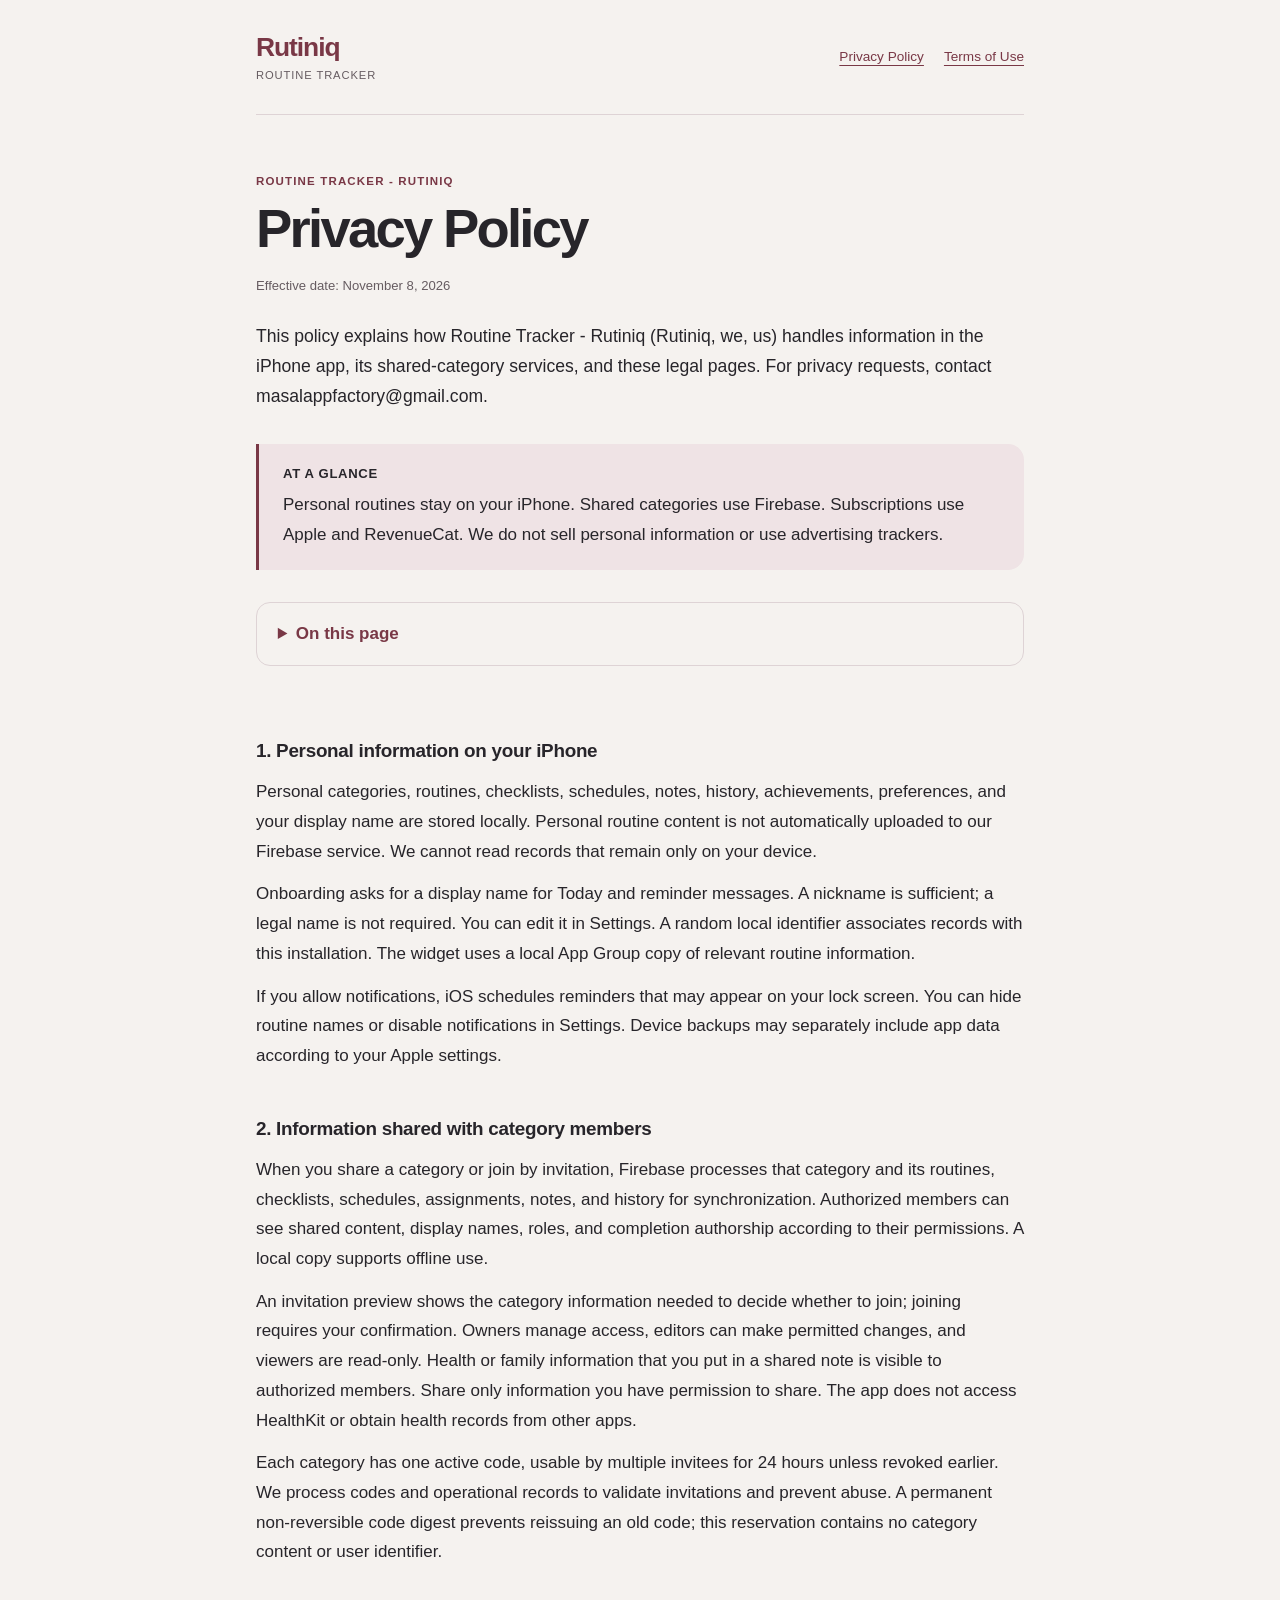
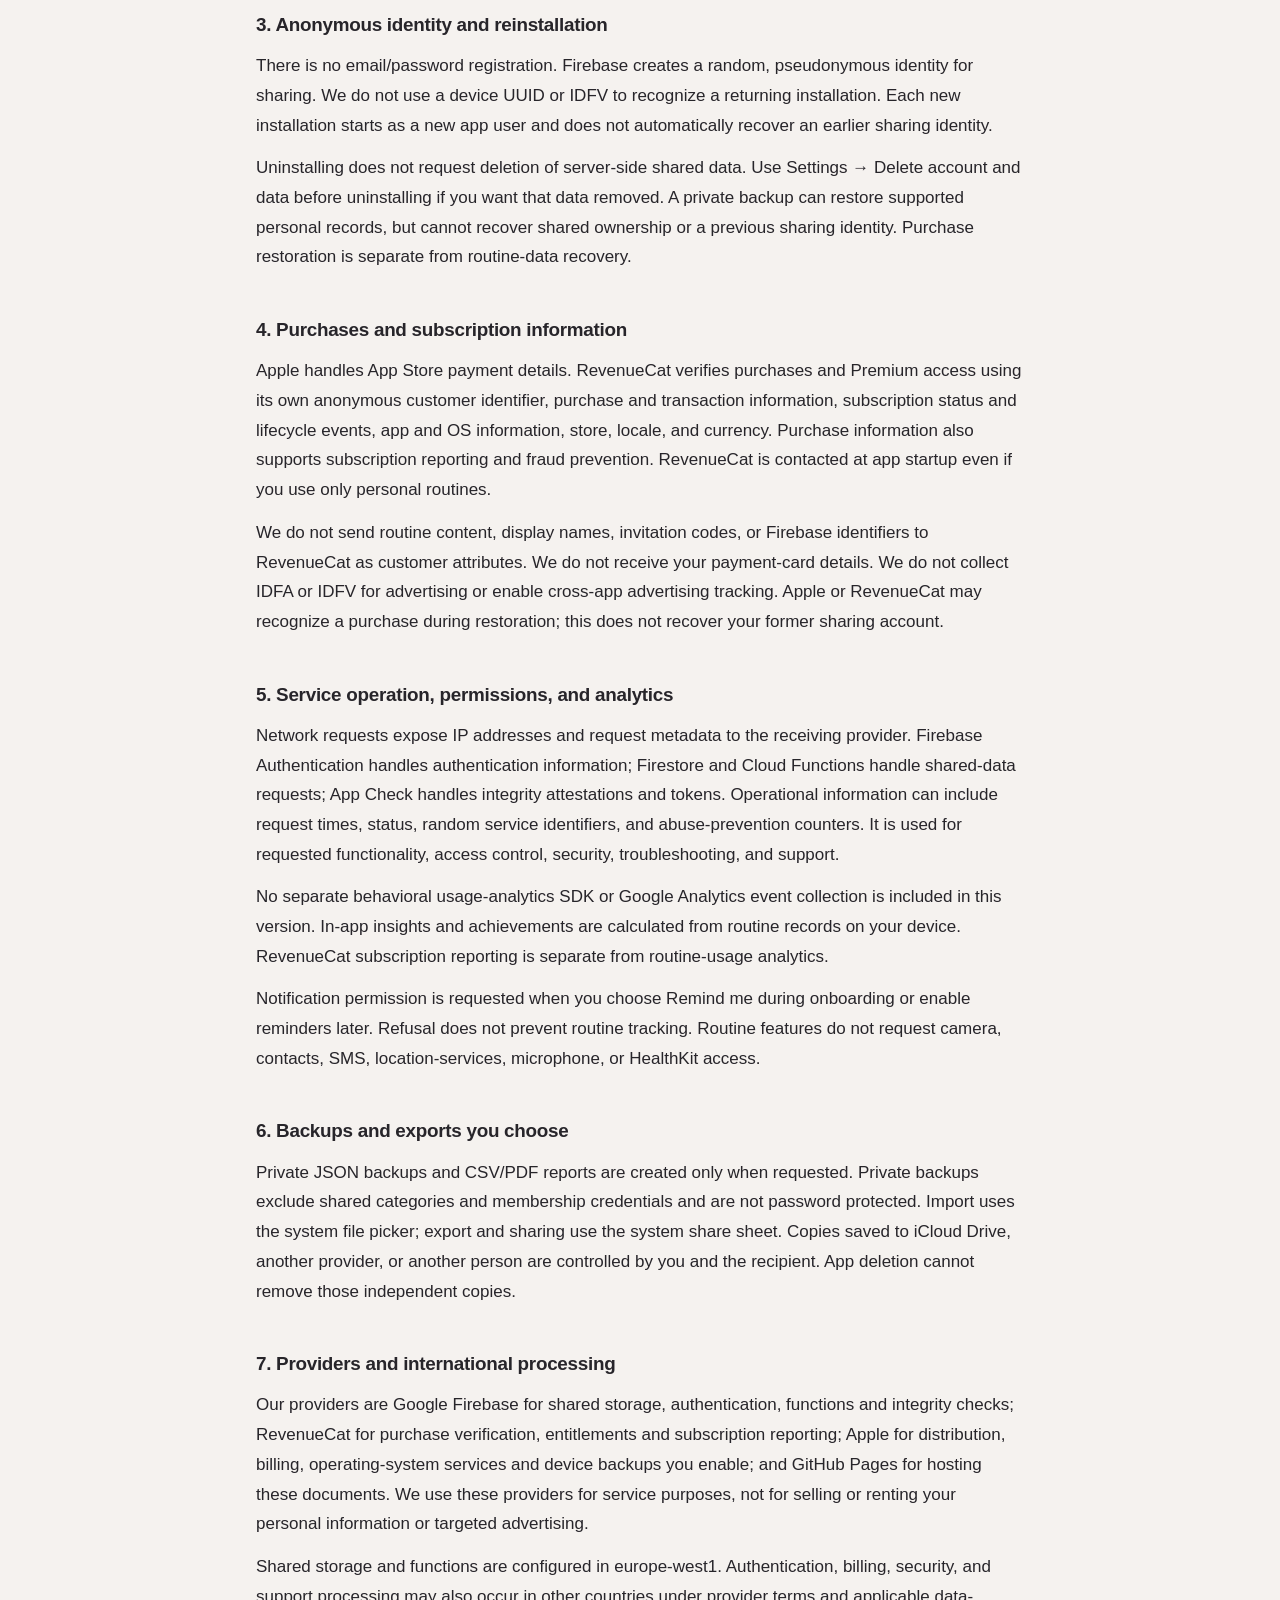
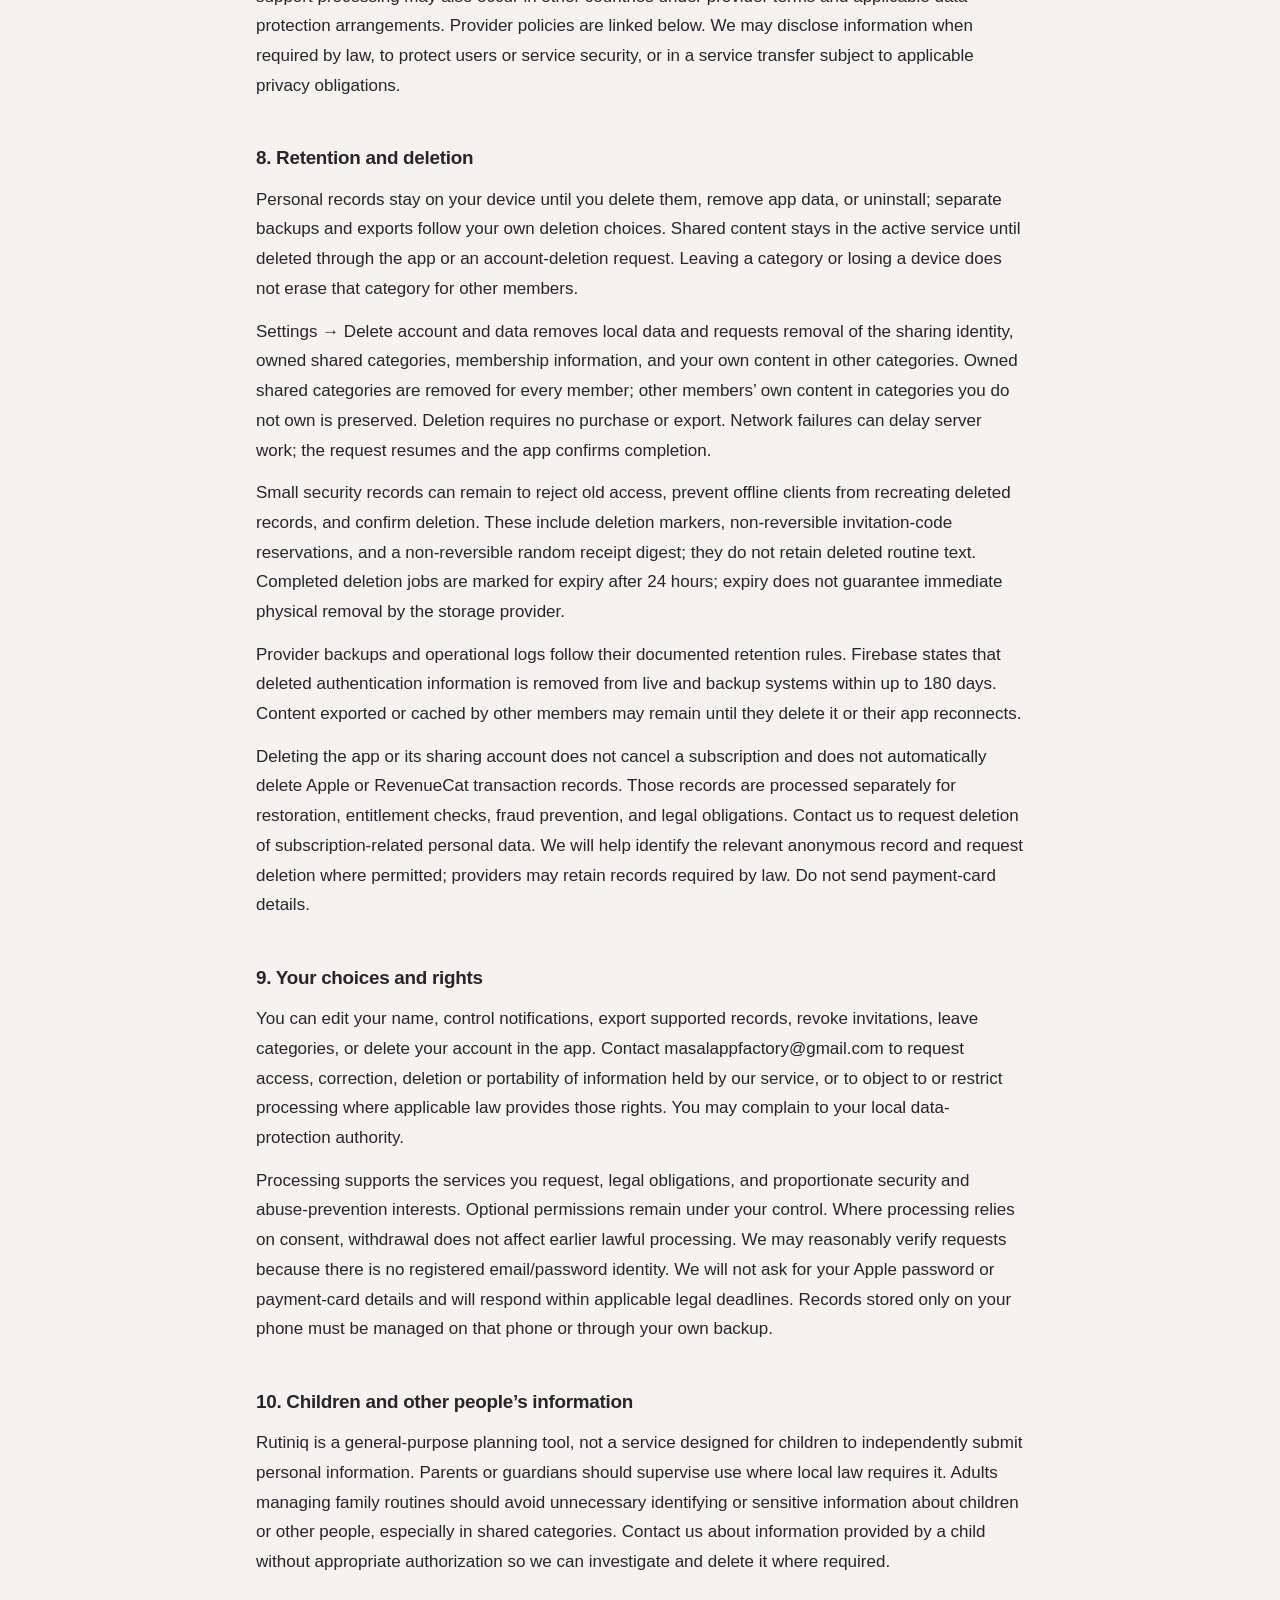
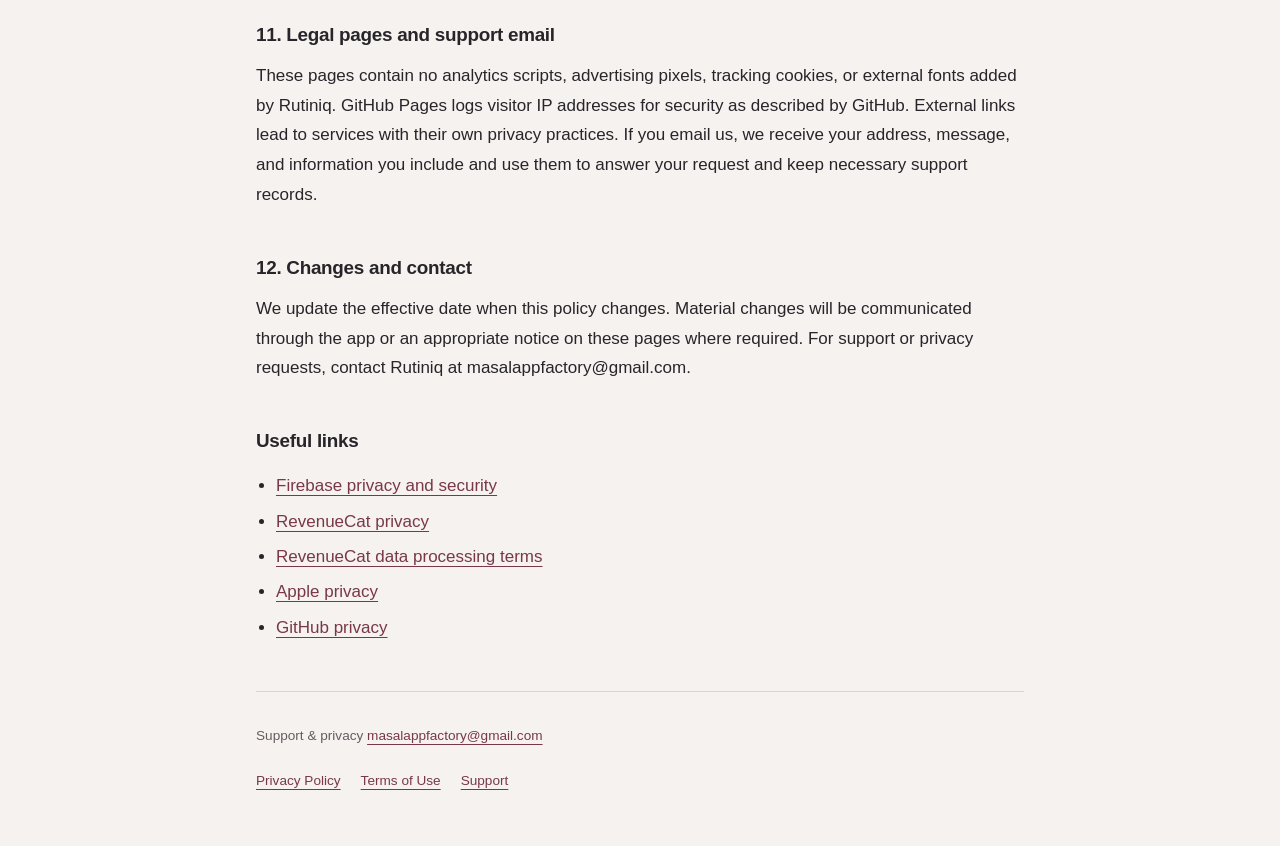
==== privacy-policy.html @ 25b2b16c "Publish complete Rutiniq legal documents and support pages" ====
<!doctype html>
<html lang="en">
<head>
<meta charset="utf-8">
<meta name="viewport" content="width=device-width,initial-scale=1">
<meta name="color-scheme" content="light dark">
<meta name="description" content="This policy explains how Routine Tracker - Rutiniq (Rutiniq, we, us) handles information in the iPhone app, its shared-category services, and these legal pages. For privacy requests, contact masalappfactory@gmail.com.">
<meta name="referrer" content="no-referrer">
<title>Privacy Policy — Routine Tracker - Rutiniq</title>
<link rel="stylesheet" href="style.css">
</head>
<body>
<a class="skip" href="#main">Skip to content</a>
<header><a class="brand" href="index.html">Rutiniq<span>Routine Tracker</span></a><nav aria-label="Legal documents"><a href="privacy-policy.html">Privacy Policy</a><a href="terms-of-use.html">Terms of Use</a></nav></header>
<main id="main"><p class="eyebrow">Routine Tracker - Rutiniq</p><h1>Privacy Policy</h1><p class="date">Effective date: <time datetime="2026-11-08">November 8, 2026</time></p><p class="intro">This policy explains how Routine Tracker - Rutiniq (Rutiniq, we, us) handles information in the iPhone app, its shared-category services, and these legal pages. For privacy requests, contact masalappfactory@gmail.com.</p><aside class="summary"><h2>At a glance</h2><p>Personal routines stay on your iPhone. Shared categories use Firebase. Subscriptions use Apple and RevenueCat. We do not sell personal information or use advertising trackers.</p></aside><details class="contents"><summary>On this page</summary><ol><li><a href="#local-data">1. Personal information on your iPhone</a></li><li><a href="#sharing">2. Information shared with category members</a></li><li><a href="#identity">3. Anonymous identity and reinstallation</a></li><li><a href="#purchases">4. Purchases and subscription information</a></li><li><a href="#operations">5. Service operation, permissions, and analytics</a></li><li><a href="#exports">6. Backups and exports you choose</a></li><li><a href="#providers">7. Providers and international processing</a></li><li><a href="#retention">8. Retention and deletion</a></li><li><a href="#rights">9. Your choices and rights</a></li><li><a href="#children">10. Children and other people’s information</a></li><li><a href="#website">11. Legal pages and support email</a></li><li><a href="#changes">12. Changes and contact</a></li></ol></details><section id="local-data"><h2>1. Personal information on your iPhone</h2><p>Personal categories, routines, checklists, schedules, notes, history, achievements, preferences, and your display name are stored locally. Personal routine content is not automatically uploaded to our Firebase service. We cannot read records that remain only on your device.</p><p>Onboarding asks for a display name for Today and reminder messages. A nickname is sufficient; a legal name is not required. You can edit it in Settings. A random local identifier associates records with this installation. The widget uses a local App Group copy of relevant routine information.</p><p>If you allow notifications, iOS schedules reminders that may appear on your lock screen. You can hide routine names or disable notifications in Settings. Device backups may separately include app data according to your Apple settings.</p></section><section id="sharing"><h2>2. Information shared with category members</h2><p>When you share a category or join by invitation, Firebase processes that category and its routines, checklists, schedules, assignments, notes, and history for synchronization. Authorized members can see shared content, display names, roles, and completion authorship according to their permissions. A local copy supports offline use.</p><p>An invitation preview shows the category information needed to decide whether to join; joining requires your confirmation. Owners manage access, editors can make permitted changes, and viewers are read-only. Health or family information that you put in a shared note is visible to authorized members. Share only information you have permission to share. The app does not access HealthKit or obtain health records from other apps.</p><p>Each category has one active code, usable by multiple invitees for 24 hours unless revoked earlier. We process codes and operational records to validate invitations and prevent abuse. A permanent non-reversible code digest prevents reissuing an old code; this reservation contains no category content or user identifier.</p></section><section id="identity"><h2>3. Anonymous identity and reinstallation</h2><p>There is no email/password registration. Firebase creates a random, pseudonymous identity for sharing. We do not use a device UUID or IDFV to recognize a returning installation. Each new installation starts as a new app user and does not automatically recover an earlier sharing identity.</p><p>Uninstalling does not request deletion of server-side shared data. Use Settings → Delete account and data before uninstalling if you want that data removed. A private backup can restore supported personal records, but cannot recover shared ownership or a previous sharing identity. Purchase restoration is separate from routine-data recovery.</p></section><section id="purchases"><h2>4. Purchases and subscription information</h2><p>Apple handles App Store payment details. RevenueCat verifies purchases and Premium access using its own anonymous customer identifier, purchase and transaction information, subscription status and lifecycle events, app and OS information, store, locale, and currency. Purchase information also supports subscription reporting and fraud prevention. RevenueCat is contacted at app startup even if you use only personal routines.</p><p>We do not send routine content, display names, invitation codes, or Firebase identifiers to RevenueCat as customer attributes. We do not receive your payment-card details. We do not collect IDFA or IDFV for advertising or enable cross-app advertising tracking. Apple or RevenueCat may recognize a purchase during restoration; this does not recover your former sharing account.</p></section><section id="operations"><h2>5. Service operation, permissions, and analytics</h2><p>Network requests expose IP addresses and request metadata to the receiving provider. Firebase Authentication handles authentication information; Firestore and Cloud Functions handle shared-data requests; App Check handles integrity attestations and tokens. Operational information can include request times, status, random service identifiers, and abuse-prevention counters. It is used for requested functionality, access control, security, troubleshooting, and support.</p><p>No separate behavioral usage-analytics SDK or Google Analytics event collection is included in this version. In-app insights and achievements are calculated from routine records on your device. RevenueCat subscription reporting is separate from routine-usage analytics.</p><p>Notification permission is requested when you choose Remind me during onboarding or enable reminders later. Refusal does not prevent routine tracking. Routine features do not request camera, contacts, SMS, location-services, microphone, or HealthKit access.</p></section><section id="exports"><h2>6. Backups and exports you choose</h2><p>Private JSON backups and CSV/PDF reports are created only when requested. Private backups exclude shared categories and membership credentials and are not password protected. Import uses the system file picker; export and sharing use the system share sheet. Copies saved to iCloud Drive, another provider, or another person are controlled by you and the recipient. App deletion cannot remove those independent copies.</p></section><section id="providers"><h2>7. Providers and international processing</h2><p>Our providers are Google Firebase for shared storage, authentication, functions and integrity checks; RevenueCat for purchase verification, entitlements and subscription reporting; Apple for distribution, billing, operating-system services and device backups you enable; and GitHub Pages for hosting these documents. We use these providers for service purposes, not for selling or renting your personal information or targeted advertising.</p><p>Shared storage and functions are configured in europe-west1. Authentication, billing, security, and support processing may also occur in other countries under provider terms and applicable data-protection arrangements. Provider policies are linked below. We may disclose information when required by law, to protect users or service security, or in a service transfer subject to applicable privacy obligations.</p></section><section id="retention"><h2>8. Retention and deletion</h2><p>Personal records stay on your device until you delete them, remove app data, or uninstall; separate backups and exports follow your own deletion choices. Shared content stays in the active service until deleted through the app or an account-deletion request. Leaving a category or losing a device does not erase that category for other members.</p><p>Settings → Delete account and data removes local data and requests removal of the sharing identity, owned shared categories, membership information, and your own content in other categories. Owned shared categories are removed for every member; other members’ own content in categories you do not own is preserved. Deletion requires no purchase or export. Network failures can delay server work; the request resumes and the app confirms completion.</p><p>Small security records can remain to reject old access, prevent offline clients from recreating deleted records, and confirm deletion. These include deletion markers, non-reversible invitation-code reservations, and a non-reversible random receipt digest; they do not retain deleted routine text. Completed deletion jobs are marked for expiry after 24 hours; expiry does not guarantee immediate physical removal by the storage provider.</p><p>Provider backups and operational logs follow their documented retention rules. Firebase states that deleted authentication information is removed from live and backup systems within up to 180 days. Content exported or cached by other members may remain until they delete it or their app reconnects.</p><p>Deleting the app or its sharing account does not cancel a subscription and does not automatically delete Apple or RevenueCat transaction records. Those records are processed separately for restoration, entitlement checks, fraud prevention, and legal obligations. Contact us to request deletion of subscription-related personal data. We will help identify the relevant anonymous record and request deletion where permitted; providers may retain records required by law. Do not send payment-card details.</p></section><section id="rights"><h2>9. Your choices and rights</h2><p>You can edit your name, control notifications, export supported records, revoke invitations, leave categories, or delete your account in the app. Contact masalappfactory@gmail.com to request access, correction, deletion or portability of information held by our service, or to object to or restrict processing where applicable law provides those rights. You may complain to your local data-protection authority.</p><p>Processing supports the services you request, legal obligations, and proportionate security and abuse-prevention interests. Optional permissions remain under your control. Where processing relies on consent, withdrawal does not affect earlier lawful processing. We may reasonably verify requests because there is no registered email/password identity. We will not ask for your Apple password or payment-card details and will respond within applicable legal deadlines. Records stored only on your phone must be managed on that phone or through your own backup.</p></section><section id="children"><h2>10. Children and other people’s information</h2><p>Rutiniq is a general-purpose planning tool, not a service designed for children to independently submit personal information. Parents or guardians should supervise use where local law requires it. Adults managing family routines should avoid unnecessary identifying or sensitive information about children or other people, especially in shared categories. Contact us about information provided by a child without appropriate authorization so we can investigate and delete it where required.</p></section><section id="website"><h2>11. Legal pages and support email</h2><p>These pages contain no analytics scripts, advertising pixels, tracking cookies, or external fonts added by Rutiniq. GitHub Pages logs visitor IP addresses for security as described by GitHub. External links lead to services with their own privacy practices. If you email us, we receive your address, message, and information you include and use them to answer your request and keep necessary support records.</p></section><section id="changes"><h2>12. Changes and contact</h2><p>We update the effective date when this policy changes. Material changes will be communicated through the app or an appropriate notice on these pages where required. For support or privacy requests, contact Rutiniq at masalappfactory@gmail.com.</p></section><section id="useful-links"><h2>Useful links</h2><ul><li><a href="https://firebase.google.com/support/privacy" rel="noreferrer">Firebase privacy and security</a></li><li><a href="https://www.revenuecat.com/privacy" rel="noreferrer">RevenueCat privacy</a></li><li><a href="https://www.revenuecat.com/dpa" rel="noreferrer">RevenueCat data processing terms</a></li><li><a href="https://www.apple.com/legal/privacy/" rel="noreferrer">Apple privacy</a></li><li><a href="https://docs.github.com/en/site-policy/privacy-policies/github-general-privacy-statement" rel="noreferrer">GitHub privacy</a></li></ul></section></main>
<footer><p>Support &amp; privacy <a href="mailto:masalappfactory@gmail.com">masalappfactory@gmail.com</a></p><nav aria-label="Footer"><a href="privacy-policy.html">Privacy Policy</a><a href="terms-of-use.html">Terms of Use</a><a href="index.html">Support</a></nav></footer>
</body>
</html>
---- style.css ----
:root{color-scheme:light dark;--bg:#f5f2ef;--surface:#fffdfa;--ink:#27252a;--muted:#665c61;--accent:#793846;--line:#ded3d5;--wash:#efe3e5}
*{box-sizing:border-box}html{scroll-padding-top:1.5rem}body{margin:0;background:var(--bg);color:var(--ink);font:17px/1.75 -apple-system,BlinkMacSystemFont,"Segoe UI",sans-serif;-webkit-text-size-adjust:100%}a{color:var(--accent);text-underline-offset:4px;overflow-wrap:anywhere}a:hover{text-decoration-thickness:2px}a:focus-visible,summary:focus-visible{outline:3px solid var(--accent);outline-offset:5px;border-radius:3px}
header,main,footer{width:min(100% - 3rem,48rem);margin-inline:auto}header{display:flex;justify-content:space-between;align-items:center;gap:1rem;padding:2rem 0;border-bottom:1px solid var(--line)}.brand{display:flex;flex-direction:column;font-size:1.65rem;font-weight:750;line-height:1.15;letter-spacing:-.04em;text-decoration:none}.brand span{font-size:.7rem;font-weight:500;letter-spacing:.08em;margin-top:.4rem;text-transform:uppercase;color:var(--muted)}nav{display:flex;gap:1.25rem;flex-wrap:wrap;font-size:.85rem}nav a{padding:.3rem 0}
main{padding:3.5rem 0 2rem}.eyebrow{text-transform:uppercase;letter-spacing:.1em;font-size:.72rem;font-weight:650;color:var(--accent);margin:0 0 .6rem}h1{font-size:clamp(2.2rem,7vw,3.4rem);line-height:1.08;letter-spacing:-.05em;margin:0 0 1rem}h2{font-size:1.18rem;line-height:1.4;letter-spacing:-.015em;margin:0 0 .8rem}p{margin:.8rem 0}p.date{font-size:.82rem;color:var(--muted);margin-bottom:1.5rem}.intro{font-size:1.1rem;line-height:1.7}.summary{background:var(--wash);border-left:3px solid var(--accent);padding:1.3rem 1.5rem;border-radius:0 16px 16px 0;margin:2rem 0}.summary h2{font-size:.82rem;letter-spacing:.05em;text-transform:uppercase;margin:0}.summary p{margin:.45rem 0 0}.contents{border:1px solid var(--line);border-radius:14px;padding:1rem 1.3rem;margin-bottom:2.5rem}.contents summary{cursor:pointer;font-weight:600;color:var(--accent)}.contents ol{list-style:none;padding-left:0;font-size:.9rem}.contents li{margin:.45rem 0}section{padding-top:2rem;scroll-margin-top:1rem}ul{padding-left:1.25rem}li{margin:.35rem 0}footer{padding:2rem 0 3rem;border-top:1px solid var(--line);font-size:.85rem;color:var(--muted)}footer p{margin:0 0 1rem}.document-links{display:grid;grid-template-columns:1fr 1fr;gap:1rem;margin:2rem 0}.document-links>a{padding:1.5rem;background:var(--surface);border:1px solid var(--line);border-radius:18px;text-decoration:none}.document-links p{color:var(--muted);font-size:.95rem}.skip{position:absolute;left:1rem;top:-5rem;padding:.6rem 1rem;background:var(--surface);z-index:1}.skip:focus{top:1rem}
@media(prefers-color-scheme:dark){:root{--bg:#1c1a1c;--surface:#272227;--ink:#f2ede8;--muted:#beb0b6;--accent:#e1acba;--line:#493840;--wash:#35232c}}
@media(max-width:520px){header,main,footer{width:calc(100% - 2.5rem)}header{align-items:flex-start;padding:1.5rem 0;flex-direction:column;gap:1rem}main{padding-top:2.5rem}nav{gap:1rem}.document-links{grid-template-columns:1fr}.summary{padding:1.1rem}}
@media(prefers-reduced-motion:no-preference){html{scroll-behavior:smooth}}
@media print{body{background:white;color:black;font-size:11pt}header,.contents,.skip,footer nav{display:none}main,footer{width:100%;padding-top:0}.summary{background:none;border:1px solid #999}a{color:inherit}section{break-inside:avoid-page}h2{break-after:avoid}}
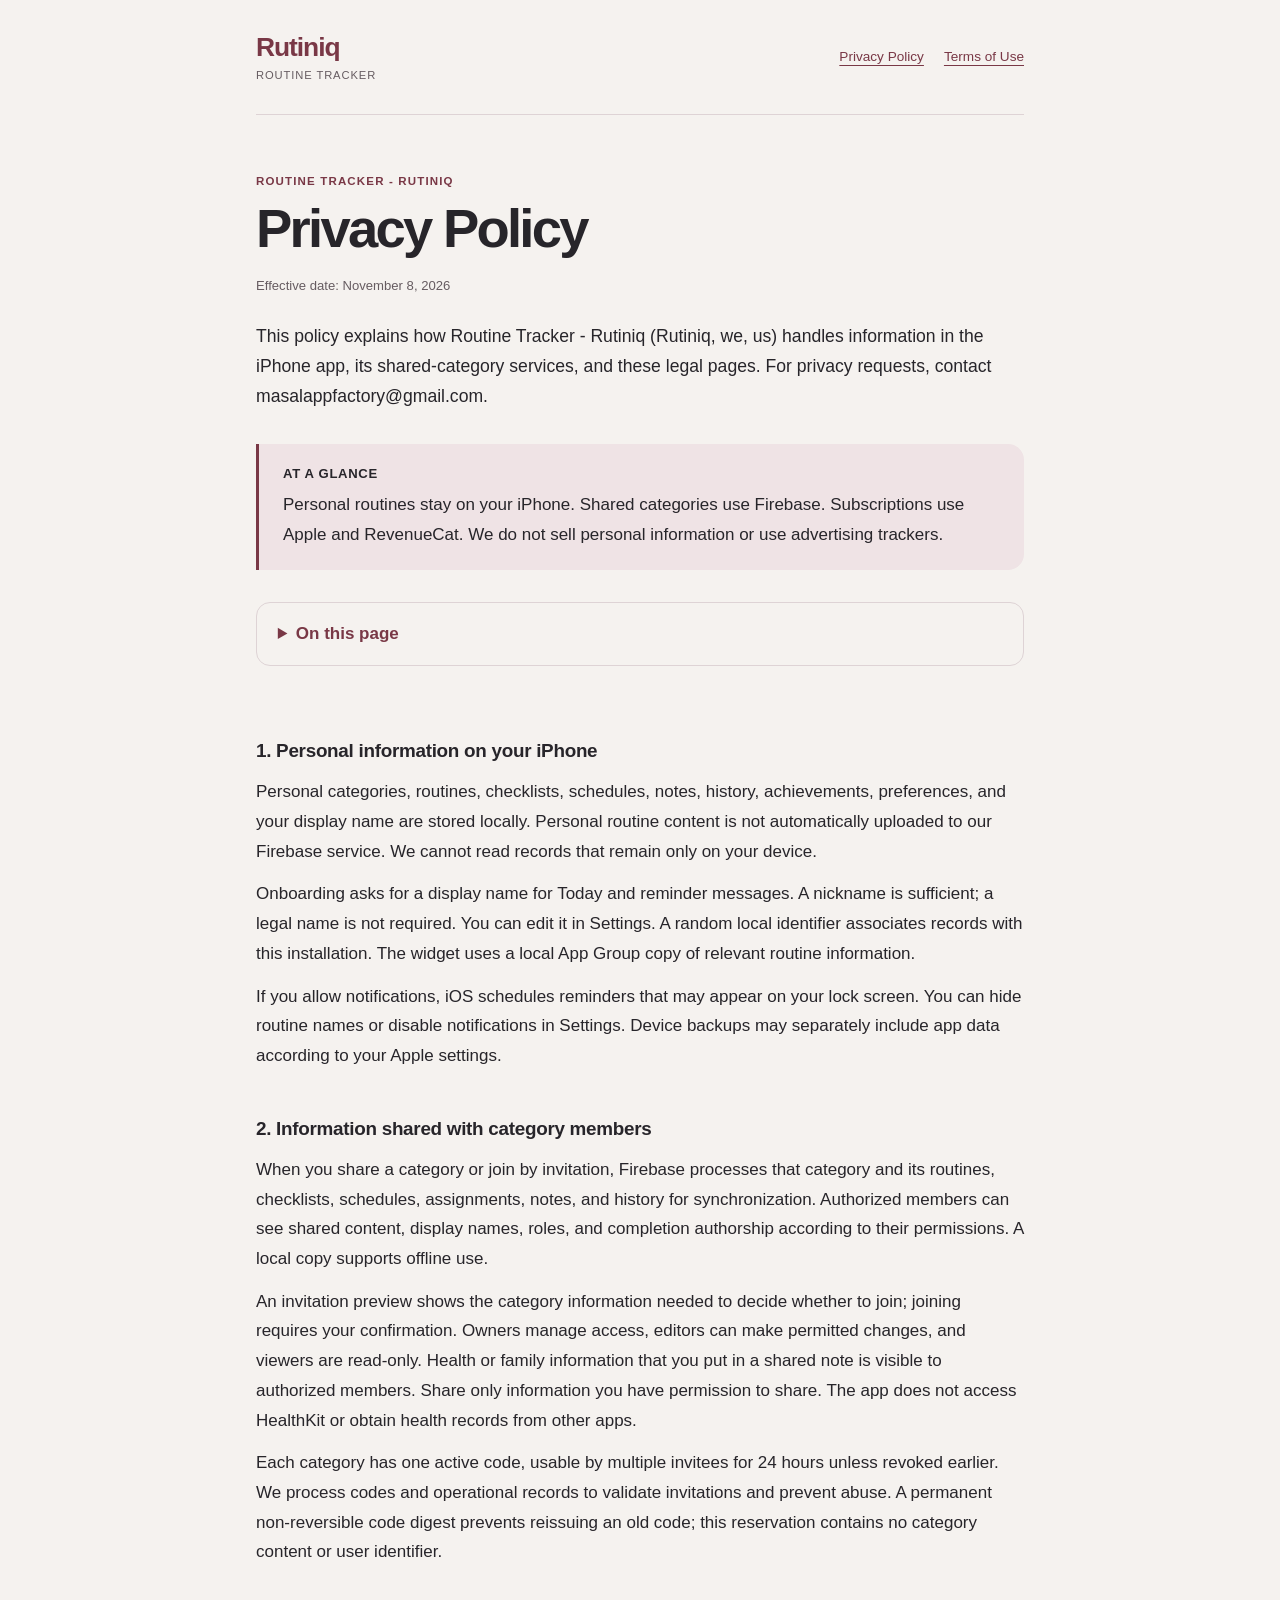
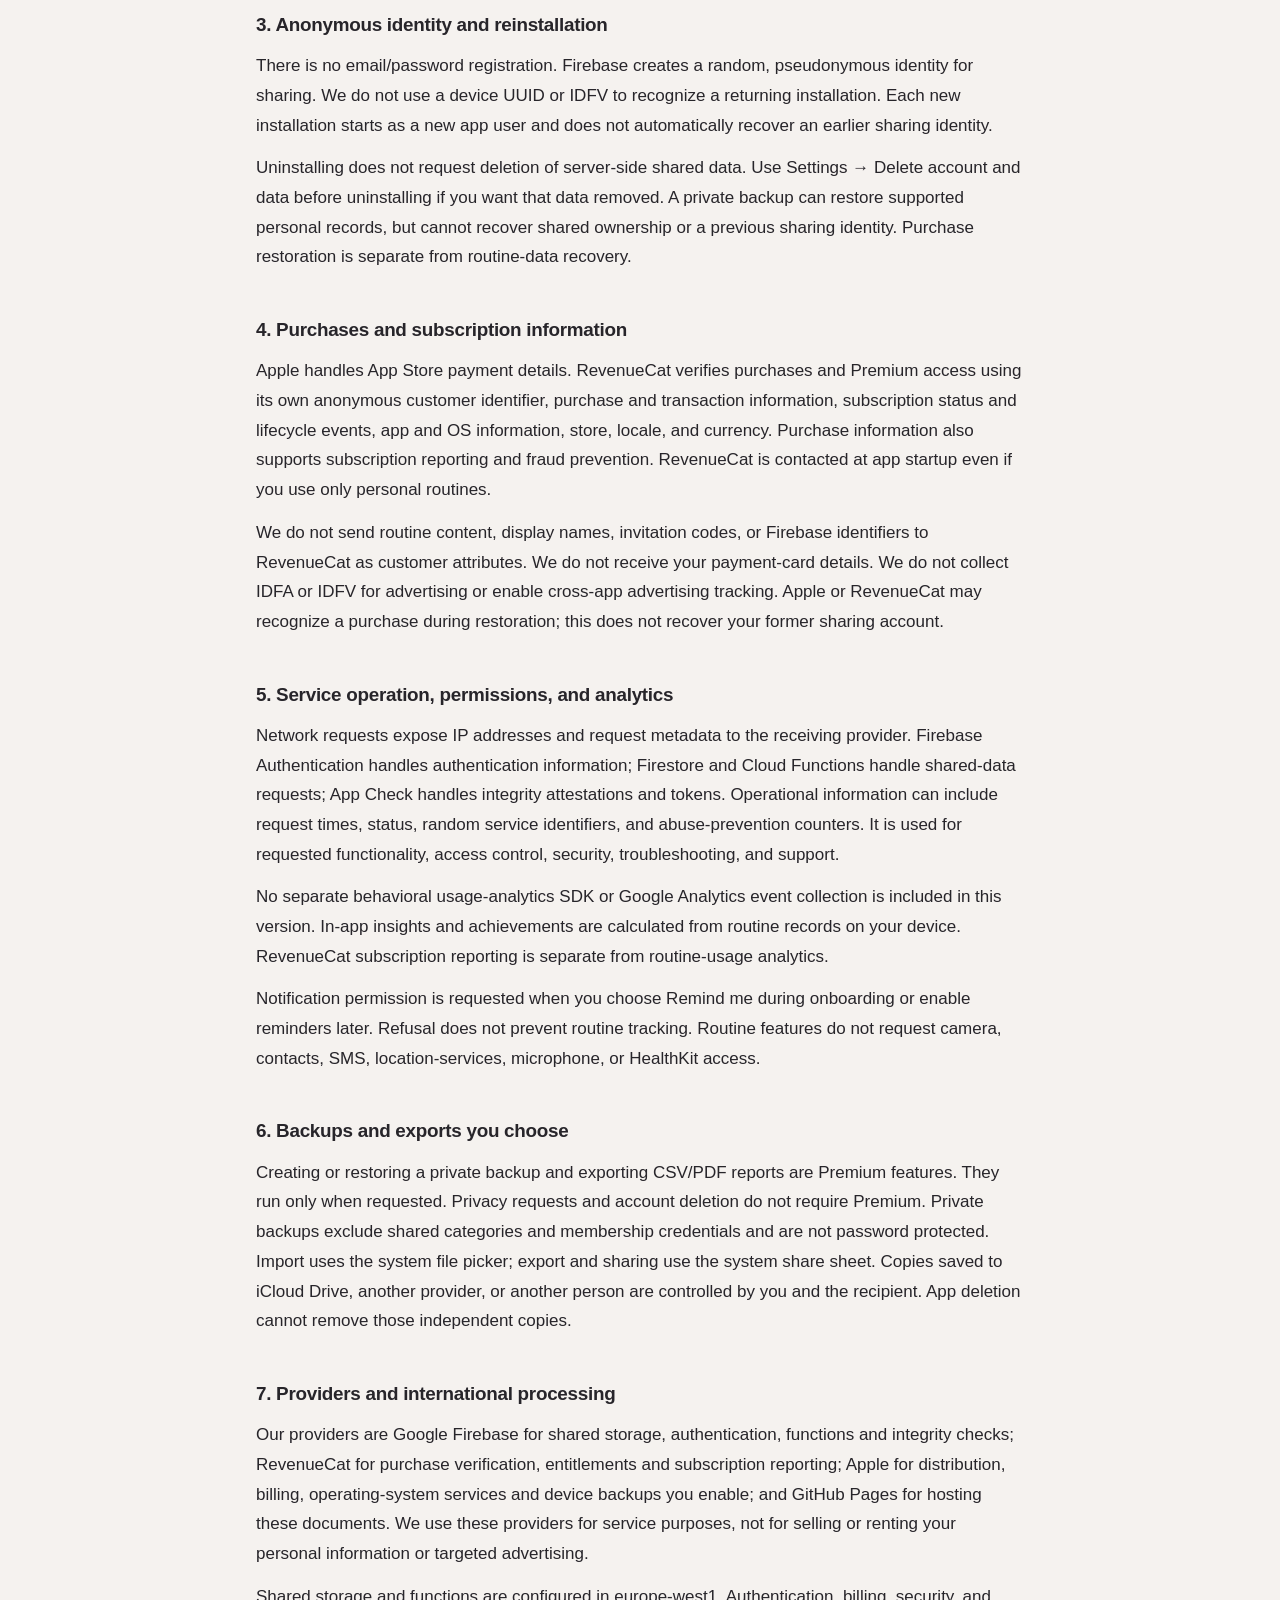
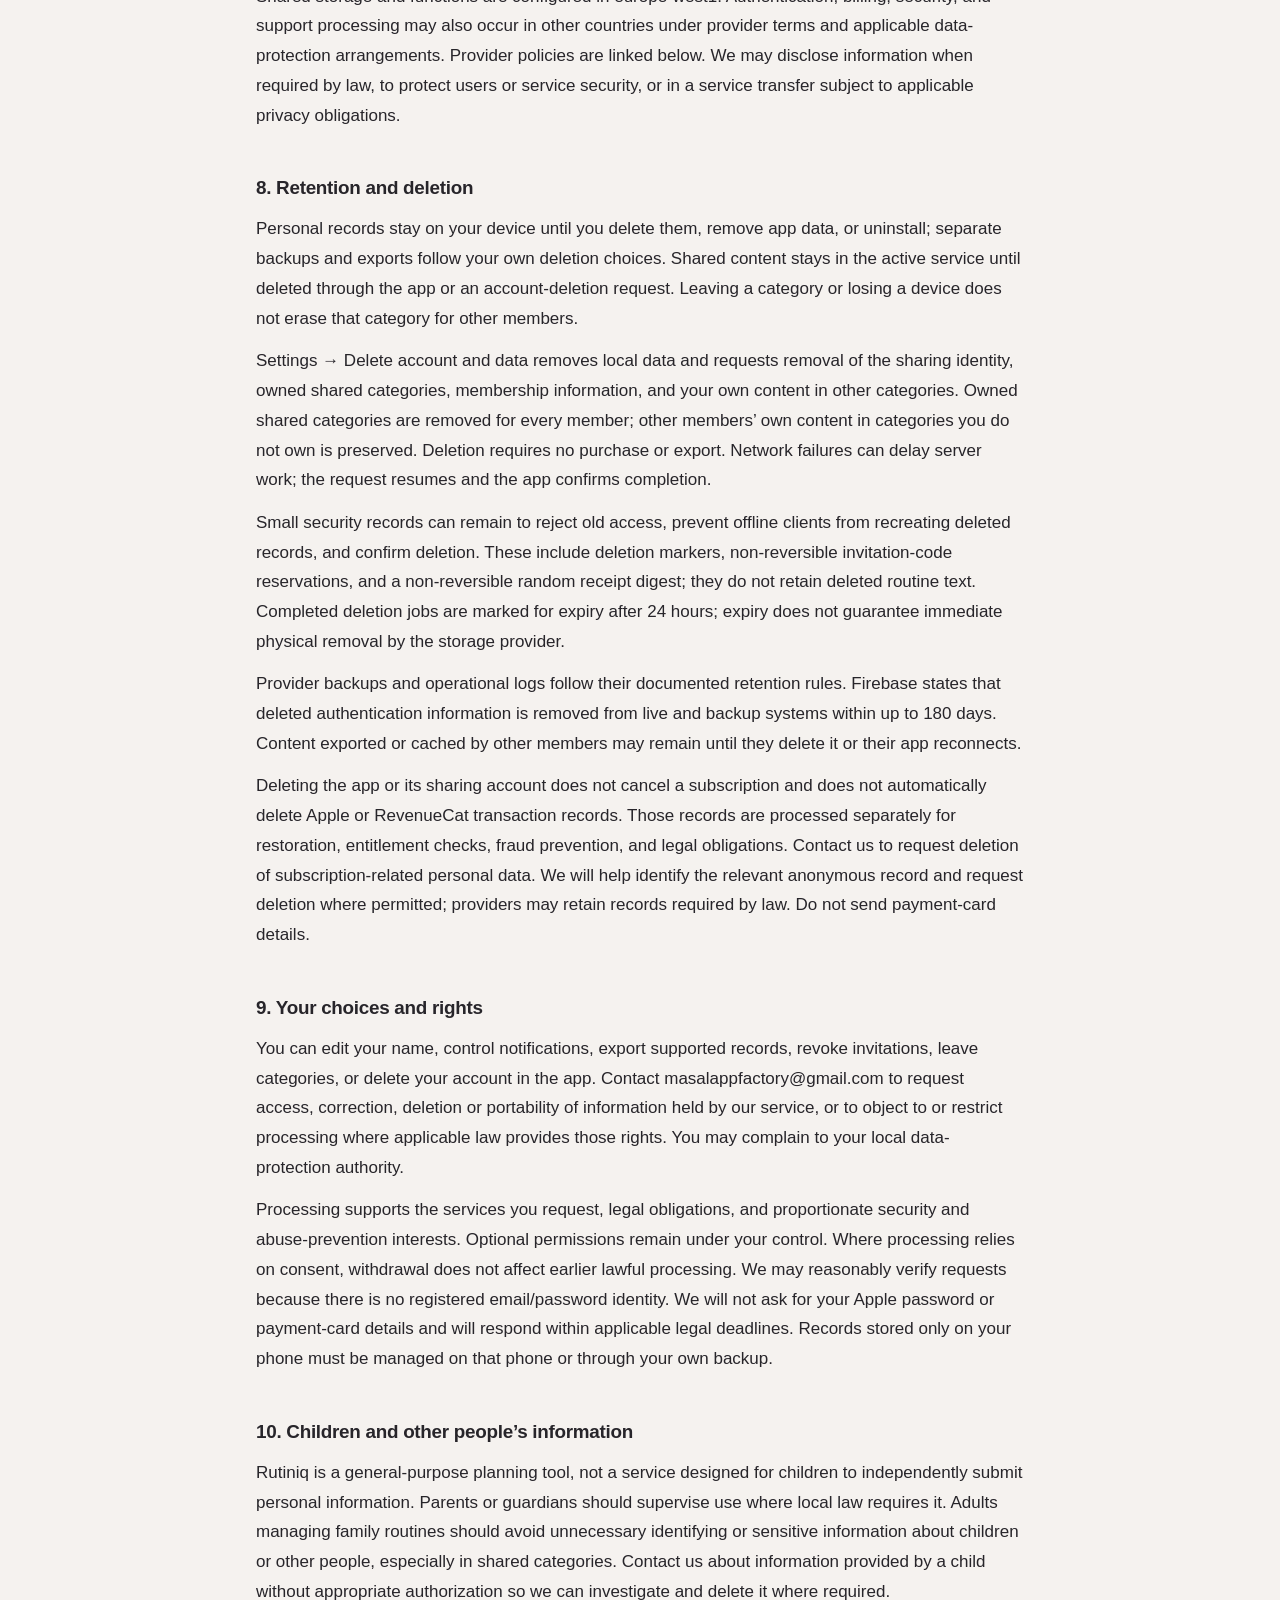
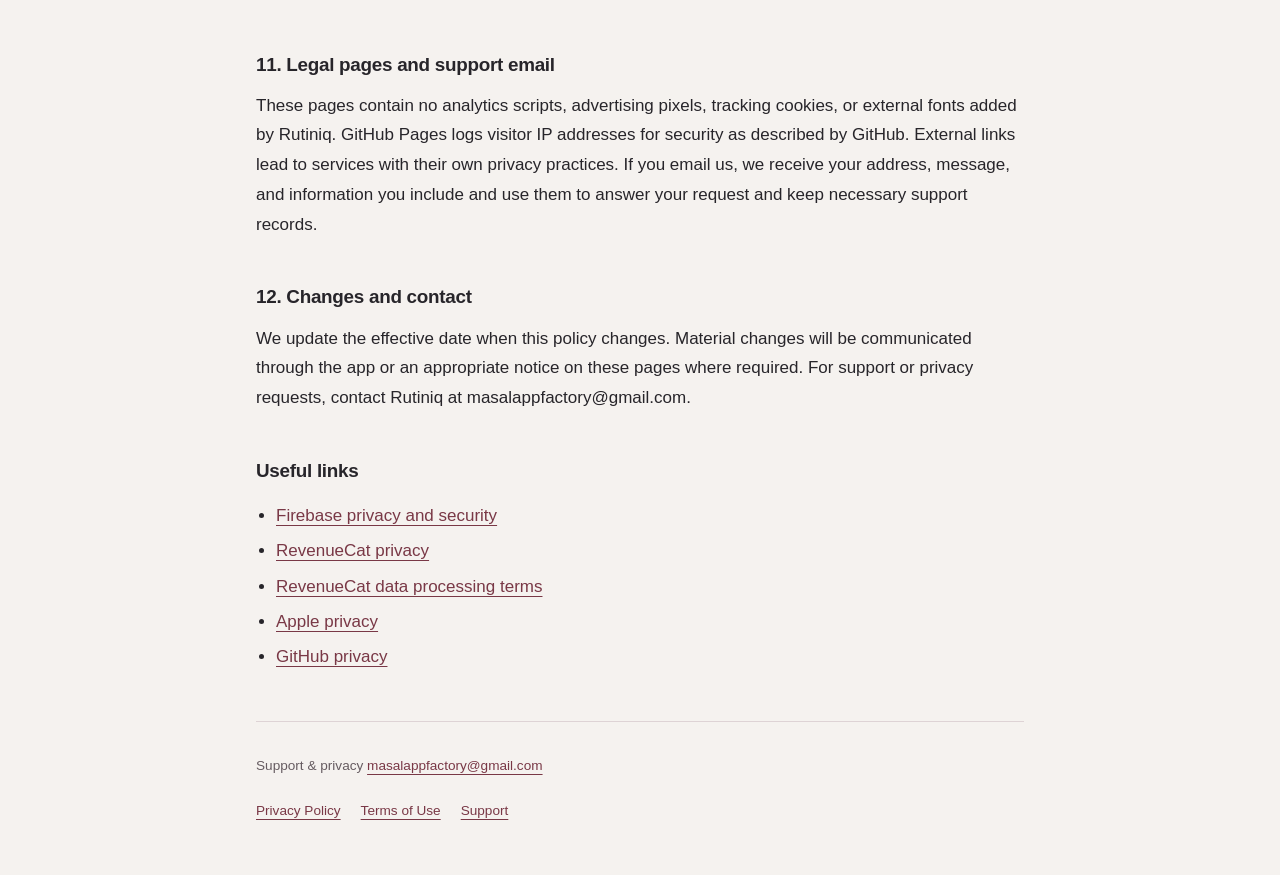
==== commit 744d9ad5: "Clarify Premium backup, restore and CSV access" ====
--- a/privacy-policy.html
+++ b/privacy-policy.html
@@ -12,7 +12,7 @@
 <body>
 <a class="skip" href="#main">Skip to content</a>
 <header><a class="brand" href="index.html">Rutiniq<span>Routine Tracker</span></a><nav aria-label="Legal documents"><a href="privacy-policy.html">Privacy Policy</a><a href="terms-of-use.html">Terms of Use</a></nav></header>
-<main id="main"><p class="eyebrow">Routine Tracker - Rutiniq</p><h1>Privacy Policy</h1><p class="date">Effective date: <time datetime="2026-11-08">November 8, 2026</time></p><p class="intro">This policy explains how Routine Tracker - Rutiniq (Rutiniq, we, us) handles information in the iPhone app, its shared-category services, and these legal pages. For privacy requests, contact masalappfactory@gmail.com.</p><aside class="summary"><h2>At a glance</h2><p>Personal routines stay on your iPhone. Shared categories use Firebase. Subscriptions use Apple and RevenueCat. We do not sell personal information or use advertising trackers.</p></aside><details class="contents"><summary>On this page</summary><ol><li><a href="#local-data">1. Personal information on your iPhone</a></li><li><a href="#sharing">2. Information shared with category members</a></li><li><a href="#identity">3. Anonymous identity and reinstallation</a></li><li><a href="#purchases">4. Purchases and subscription information</a></li><li><a href="#operations">5. Service operation, permissions, and analytics</a></li><li><a href="#exports">6. Backups and exports you choose</a></li><li><a href="#providers">7. Providers and international processing</a></li><li><a href="#retention">8. Retention and deletion</a></li><li><a href="#rights">9. Your choices and rights</a></li><li><a href="#children">10. Children and other people’s information</a></li><li><a href="#website">11. Legal pages and support email</a></li><li><a href="#changes">12. Changes and contact</a></li></ol></details><section id="local-data"><h2>1. Personal information on your iPhone</h2><p>Personal categories, routines, checklists, schedules, notes, history, achievements, preferences, and your display name are stored locally. Personal routine content is not automatically uploaded to our Firebase service. We cannot read records that remain only on your device.</p><p>Onboarding asks for a display name for Today and reminder messages. A nickname is sufficient; a legal name is not required. You can edit it in Settings. A random local identifier associates records with this installation. The widget uses a local App Group copy of relevant routine information.</p><p>If you allow notifications, iOS schedules reminders that may appear on your lock screen. You can hide routine names or disable notifications in Settings. Device backups may separately include app data according to your Apple settings.</p></section><section id="sharing"><h2>2. Information shared with category members</h2><p>When you share a category or join by invitation, Firebase processes that category and its routines, checklists, schedules, assignments, notes, and history for synchronization. Authorized members can see shared content, display names, roles, and completion authorship according to their permissions. A local copy supports offline use.</p><p>An invitation preview shows the category information needed to decide whether to join; joining requires your confirmation. Owners manage access, editors can make permitted changes, and viewers are read-only. Health or family information that you put in a shared note is visible to authorized members. Share only information you have permission to share. The app does not access HealthKit or obtain health records from other apps.</p><p>Each category has one active code, usable by multiple invitees for 24 hours unless revoked earlier. We process codes and operational records to validate invitations and prevent abuse. A permanent non-reversible code digest prevents reissuing an old code; this reservation contains no category content or user identifier.</p></section><section id="identity"><h2>3. Anonymous identity and reinstallation</h2><p>There is no email/password registration. Firebase creates a random, pseudonymous identity for sharing. We do not use a device UUID or IDFV to recognize a returning installation. Each new installation starts as a new app user and does not automatically recover an earlier sharing identity.</p><p>Uninstalling does not request deletion of server-side shared data. Use Settings → Delete account and data before uninstalling if you want that data removed. A private backup can restore supported personal records, but cannot recover shared ownership or a previous sharing identity. Purchase restoration is separate from routine-data recovery.</p></section><section id="purchases"><h2>4. Purchases and subscription information</h2><p>Apple handles App Store payment details. RevenueCat verifies purchases and Premium access using its own anonymous customer identifier, purchase and transaction information, subscription status and lifecycle events, app and OS information, store, locale, and currency. Purchase information also supports subscription reporting and fraud prevention. RevenueCat is contacted at app startup even if you use only personal routines.</p><p>We do not send routine content, display names, invitation codes, or Firebase identifiers to RevenueCat as customer attributes. We do not receive your payment-card details. We do not collect IDFA or IDFV for advertising or enable cross-app advertising tracking. Apple or RevenueCat may recognize a purchase during restoration; this does not recover your former sharing account.</p></section><section id="operations"><h2>5. Service operation, permissions, and analytics</h2><p>Network requests expose IP addresses and request metadata to the receiving provider. Firebase Authentication handles authentication information; Firestore and Cloud Functions handle shared-data requests; App Check handles integrity attestations and tokens. Operational information can include request times, status, random service identifiers, and abuse-prevention counters. It is used for requested functionality, access control, security, troubleshooting, and support.</p><p>No separate behavioral usage-analytics SDK or Google Analytics event collection is included in this version. In-app insights and achievements are calculated from routine records on your device. RevenueCat subscription reporting is separate from routine-usage analytics.</p><p>Notification permission is requested when you choose Remind me during onboarding or enable reminders later. Refusal does not prevent routine tracking. Routine features do not request camera, contacts, SMS, location-services, microphone, or HealthKit access.</p></section><section id="exports"><h2>6. Backups and exports you choose</h2><p>Private JSON backups and CSV/PDF reports are created only when requested. Private backups exclude shared categories and membership credentials and are not password protected. Import uses the system file picker; export and sharing use the system share sheet. Copies saved to iCloud Drive, another provider, or another person are controlled by you and the recipient. App deletion cannot remove those independent copies.</p></section><section id="providers"><h2>7. Providers and international processing</h2><p>Our providers are Google Firebase for shared storage, authentication, functions and integrity checks; RevenueCat for purchase verification, entitlements and subscription reporting; Apple for distribution, billing, operating-system services and device backups you enable; and GitHub Pages for hosting these documents. We use these providers for service purposes, not for selling or renting your personal information or targeted advertising.</p><p>Shared storage and functions are configured in europe-west1. Authentication, billing, security, and support processing may also occur in other countries under provider terms and applicable data-protection arrangements. Provider policies are linked below. We may disclose information when required by law, to protect users or service security, or in a service transfer subject to applicable privacy obligations.</p></section><section id="retention"><h2>8. Retention and deletion</h2><p>Personal records stay on your device until you delete them, remove app data, or uninstall; separate backups and exports follow your own deletion choices. Shared content stays in the active service until deleted through the app or an account-deletion request. Leaving a category or losing a device does not erase that category for other members.</p><p>Settings → Delete account and data removes local data and requests removal of the sharing identity, owned shared categories, membership information, and your own content in other categories. Owned shared categories are removed for every member; other members’ own content in categories you do not own is preserved. Deletion requires no purchase or export. Network failures can delay server work; the request resumes and the app confirms completion.</p><p>Small security records can remain to reject old access, prevent offline clients from recreating deleted records, and confirm deletion. These include deletion markers, non-reversible invitation-code reservations, and a non-reversible random receipt digest; they do not retain deleted routine text. Completed deletion jobs are marked for expiry after 24 hours; expiry does not guarantee immediate physical removal by the storage provider.</p><p>Provider backups and operational logs follow their documented retention rules. Firebase states that deleted authentication information is removed from live and backup systems within up to 180 days. Content exported or cached by other members may remain until they delete it or their app reconnects.</p><p>Deleting the app or its sharing account does not cancel a subscription and does not automatically delete Apple or RevenueCat transaction records. Those records are processed separately for restoration, entitlement checks, fraud prevention, and legal obligations. Contact us to request deletion of subscription-related personal data. We will help identify the relevant anonymous record and request deletion where permitted; providers may retain records required by law. Do not send payment-card details.</p></section><section id="rights"><h2>9. Your choices and rights</h2><p>You can edit your name, control notifications, export supported records, revoke invitations, leave categories, or delete your account in the app. Contact masalappfactory@gmail.com to request access, correction, deletion or portability of information held by our service, or to object to or restrict processing where applicable law provides those rights. You may complain to your local data-protection authority.</p><p>Processing supports the services you request, legal obligations, and proportionate security and abuse-prevention interests. Optional permissions remain under your control. Where processing relies on consent, withdrawal does not affect earlier lawful processing. We may reasonably verify requests because there is no registered email/password identity. We will not ask for your Apple password or payment-card details and will respond within applicable legal deadlines. Records stored only on your phone must be managed on that phone or through your own backup.</p></section><section id="children"><h2>10. Children and other people’s information</h2><p>Rutiniq is a general-purpose planning tool, not a service designed for children to independently submit personal information. Parents or guardians should supervise use where local law requires it. Adults managing family routines should avoid unnecessary identifying or sensitive information about children or other people, especially in shared categories. Contact us about information provided by a child without appropriate authorization so we can investigate and delete it where required.</p></section><section id="website"><h2>11. Legal pages and support email</h2><p>These pages contain no analytics scripts, advertising pixels, tracking cookies, or external fonts added by Rutiniq. GitHub Pages logs visitor IP addresses for security as described by GitHub. External links lead to services with their own privacy practices. If you email us, we receive your address, message, and information you include and use them to answer your request and keep necessary support records.</p></section><section id="changes"><h2>12. Changes and contact</h2><p>We update the effective date when this policy changes. Material changes will be communicated through the app or an appropriate notice on these pages where required. For support or privacy requests, contact Rutiniq at masalappfactory@gmail.com.</p></section><section id="useful-links"><h2>Useful links</h2><ul><li><a href="https://firebase.google.com/support/privacy" rel="noreferrer">Firebase privacy and security</a></li><li><a href="https://www.revenuecat.com/privacy" rel="noreferrer">RevenueCat privacy</a></li><li><a href="https://www.revenuecat.com/dpa" rel="noreferrer">RevenueCat data processing terms</a></li><li><a href="https://www.apple.com/legal/privacy/" rel="noreferrer">Apple privacy</a></li><li><a href="https://docs.github.com/en/site-policy/privacy-policies/github-general-privacy-statement" rel="noreferrer">GitHub privacy</a></li></ul></section></main>
+<main id="main"><p class="eyebrow">Routine Tracker - Rutiniq</p><h1>Privacy Policy</h1><p class="date">Effective date: <time datetime="2026-11-08">November 8, 2026</time></p><p class="intro">This policy explains how Routine Tracker - Rutiniq (Rutiniq, we, us) handles information in the iPhone app, its shared-category services, and these legal pages. For privacy requests, contact masalappfactory@gmail.com.</p><aside class="summary"><h2>At a glance</h2><p>Personal routines stay on your iPhone. Shared categories use Firebase. Subscriptions use Apple and RevenueCat. We do not sell personal information or use advertising trackers.</p></aside><details class="contents"><summary>On this page</summary><ol><li><a href="#local-data">1. Personal information on your iPhone</a></li><li><a href="#sharing">2. Information shared with category members</a></li><li><a href="#identity">3. Anonymous identity and reinstallation</a></li><li><a href="#purchases">4. Purchases and subscription information</a></li><li><a href="#operations">5. Service operation, permissions, and analytics</a></li><li><a href="#exports">6. Backups and exports you choose</a></li><li><a href="#providers">7. Providers and international processing</a></li><li><a href="#retention">8. Retention and deletion</a></li><li><a href="#rights">9. Your choices and rights</a></li><li><a href="#children">10. Children and other people’s information</a></li><li><a href="#website">11. Legal pages and support email</a></li><li><a href="#changes">12. Changes and contact</a></li></ol></details><section id="local-data"><h2>1. Personal information on your iPhone</h2><p>Personal categories, routines, checklists, schedules, notes, history, achievements, preferences, and your display name are stored locally. Personal routine content is not automatically uploaded to our Firebase service. We cannot read records that remain only on your device.</p><p>Onboarding asks for a display name for Today and reminder messages. A nickname is sufficient; a legal name is not required. You can edit it in Settings. A random local identifier associates records with this installation. The widget uses a local App Group copy of relevant routine information.</p><p>If you allow notifications, iOS schedules reminders that may appear on your lock screen. You can hide routine names or disable notifications in Settings. Device backups may separately include app data according to your Apple settings.</p></section><section id="sharing"><h2>2. Information shared with category members</h2><p>When you share a category or join by invitation, Firebase processes that category and its routines, checklists, schedules, assignments, notes, and history for synchronization. Authorized members can see shared content, display names, roles, and completion authorship according to their permissions. A local copy supports offline use.</p><p>An invitation preview shows the category information needed to decide whether to join; joining requires your confirmation. Owners manage access, editors can make permitted changes, and viewers are read-only. Health or family information that you put in a shared note is visible to authorized members. Share only information you have permission to share. The app does not access HealthKit or obtain health records from other apps.</p><p>Each category has one active code, usable by multiple invitees for 24 hours unless revoked earlier. We process codes and operational records to validate invitations and prevent abuse. A permanent non-reversible code digest prevents reissuing an old code; this reservation contains no category content or user identifier.</p></section><section id="identity"><h2>3. Anonymous identity and reinstallation</h2><p>There is no email/password registration. Firebase creates a random, pseudonymous identity for sharing. We do not use a device UUID or IDFV to recognize a returning installation. Each new installation starts as a new app user and does not automatically recover an earlier sharing identity.</p><p>Uninstalling does not request deletion of server-side shared data. Use Settings → Delete account and data before uninstalling if you want that data removed. A private backup can restore supported personal records, but cannot recover shared ownership or a previous sharing identity. Purchase restoration is separate from routine-data recovery.</p></section><section id="purchases"><h2>4. Purchases and subscription information</h2><p>Apple handles App Store payment details. RevenueCat verifies purchases and Premium access using its own anonymous customer identifier, purchase and transaction information, subscription status and lifecycle events, app and OS information, store, locale, and currency. Purchase information also supports subscription reporting and fraud prevention. RevenueCat is contacted at app startup even if you use only personal routines.</p><p>We do not send routine content, display names, invitation codes, or Firebase identifiers to RevenueCat as customer attributes. We do not receive your payment-card details. We do not collect IDFA or IDFV for advertising or enable cross-app advertising tracking. Apple or RevenueCat may recognize a purchase during restoration; this does not recover your former sharing account.</p></section><section id="operations"><h2>5. Service operation, permissions, and analytics</h2><p>Network requests expose IP addresses and request metadata to the receiving provider. Firebase Authentication handles authentication information; Firestore and Cloud Functions handle shared-data requests; App Check handles integrity attestations and tokens. Operational information can include request times, status, random service identifiers, and abuse-prevention counters. It is used for requested functionality, access control, security, troubleshooting, and support.</p><p>No separate behavioral usage-analytics SDK or Google Analytics event collection is included in this version. In-app insights and achievements are calculated from routine records on your device. RevenueCat subscription reporting is separate from routine-usage analytics.</p><p>Notification permission is requested when you choose Remind me during onboarding or enable reminders later. Refusal does not prevent routine tracking. Routine features do not request camera, contacts, SMS, location-services, microphone, or HealthKit access.</p></section><section id="exports"><h2>6. Backups and exports you choose</h2><p>Creating or restoring a private backup and exporting CSV/PDF reports are Premium features. They run only when requested. Privacy requests and account deletion do not require Premium. Private backups exclude shared categories and membership credentials and are not password protected. Import uses the system file picker; export and sharing use the system share sheet. Copies saved to iCloud Drive, another provider, or another person are controlled by you and the recipient. App deletion cannot remove those independent copies.</p></section><section id="providers"><h2>7. Providers and international processing</h2><p>Our providers are Google Firebase for shared storage, authentication, functions and integrity checks; RevenueCat for purchase verification, entitlements and subscription reporting; Apple for distribution, billing, operating-system services and device backups you enable; and GitHub Pages for hosting these documents. We use these providers for service purposes, not for selling or renting your personal information or targeted advertising.</p><p>Shared storage and functions are configured in europe-west1. Authentication, billing, security, and support processing may also occur in other countries under provider terms and applicable data-protection arrangements. Provider policies are linked below. We may disclose information when required by law, to protect users or service security, or in a service transfer subject to applicable privacy obligations.</p></section><section id="retention"><h2>8. Retention and deletion</h2><p>Personal records stay on your device until you delete them, remove app data, or uninstall; separate backups and exports follow your own deletion choices. Shared content stays in the active service until deleted through the app or an account-deletion request. Leaving a category or losing a device does not erase that category for other members.</p><p>Settings → Delete account and data removes local data and requests removal of the sharing identity, owned shared categories, membership information, and your own content in other categories. Owned shared categories are removed for every member; other members’ own content in categories you do not own is preserved. Deletion requires no purchase or export. Network failures can delay server work; the request resumes and the app confirms completion.</p><p>Small security records can remain to reject old access, prevent offline clients from recreating deleted records, and confirm deletion. These include deletion markers, non-reversible invitation-code reservations, and a non-reversible random receipt digest; they do not retain deleted routine text. Completed deletion jobs are marked for expiry after 24 hours; expiry does not guarantee immediate physical removal by the storage provider.</p><p>Provider backups and operational logs follow their documented retention rules. Firebase states that deleted authentication information is removed from live and backup systems within up to 180 days. Content exported or cached by other members may remain until they delete it or their app reconnects.</p><p>Deleting the app or its sharing account does not cancel a subscription and does not automatically delete Apple or RevenueCat transaction records. Those records are processed separately for restoration, entitlement checks, fraud prevention, and legal obligations. Contact us to request deletion of subscription-related personal data. We will help identify the relevant anonymous record and request deletion where permitted; providers may retain records required by law. Do not send payment-card details.</p></section><section id="rights"><h2>9. Your choices and rights</h2><p>You can edit your name, control notifications, export supported records, revoke invitations, leave categories, or delete your account in the app. Contact masalappfactory@gmail.com to request access, correction, deletion or portability of information held by our service, or to object to or restrict processing where applicable law provides those rights. You may complain to your local data-protection authority.</p><p>Processing supports the services you request, legal obligations, and proportionate security and abuse-prevention interests. Optional permissions remain under your control. Where processing relies on consent, withdrawal does not affect earlier lawful processing. We may reasonably verify requests because there is no registered email/password identity. We will not ask for your Apple password or payment-card details and will respond within applicable legal deadlines. Records stored only on your phone must be managed on that phone or through your own backup.</p></section><section id="children"><h2>10. Children and other people’s information</h2><p>Rutiniq is a general-purpose planning tool, not a service designed for children to independently submit personal information. Parents or guardians should supervise use where local law requires it. Adults managing family routines should avoid unnecessary identifying or sensitive information about children or other people, especially in shared categories. Contact us about information provided by a child without appropriate authorization so we can investigate and delete it where required.</p></section><section id="website"><h2>11. Legal pages and support email</h2><p>These pages contain no analytics scripts, advertising pixels, tracking cookies, or external fonts added by Rutiniq. GitHub Pages logs visitor IP addresses for security as described by GitHub. External links lead to services with their own privacy practices. If you email us, we receive your address, message, and information you include and use them to answer your request and keep necessary support records.</p></section><section id="changes"><h2>12. Changes and contact</h2><p>We update the effective date when this policy changes. Material changes will be communicated through the app or an appropriate notice on these pages where required. For support or privacy requests, contact Rutiniq at masalappfactory@gmail.com.</p></section><section id="useful-links"><h2>Useful links</h2><ul><li><a href="https://firebase.google.com/support/privacy" rel="noreferrer">Firebase privacy and security</a></li><li><a href="https://www.revenuecat.com/privacy" rel="noreferrer">RevenueCat privacy</a></li><li><a href="https://www.revenuecat.com/dpa" rel="noreferrer">RevenueCat data processing terms</a></li><li><a href="https://www.apple.com/legal/privacy/" rel="noreferrer">Apple privacy</a></li><li><a href="https://docs.github.com/en/site-policy/privacy-policies/github-general-privacy-statement" rel="noreferrer">GitHub privacy</a></li></ul></section></main>
 <footer><p>Support &amp; privacy <a href="mailto:masalappfactory@gmail.com">masalappfactory@gmail.com</a></p><nav aria-label="Footer"><a href="privacy-policy.html">Privacy Policy</a><a href="terms-of-use.html">Terms of Use</a><a href="index.html">Support</a></nav></footer>
 </body>
 </html>
